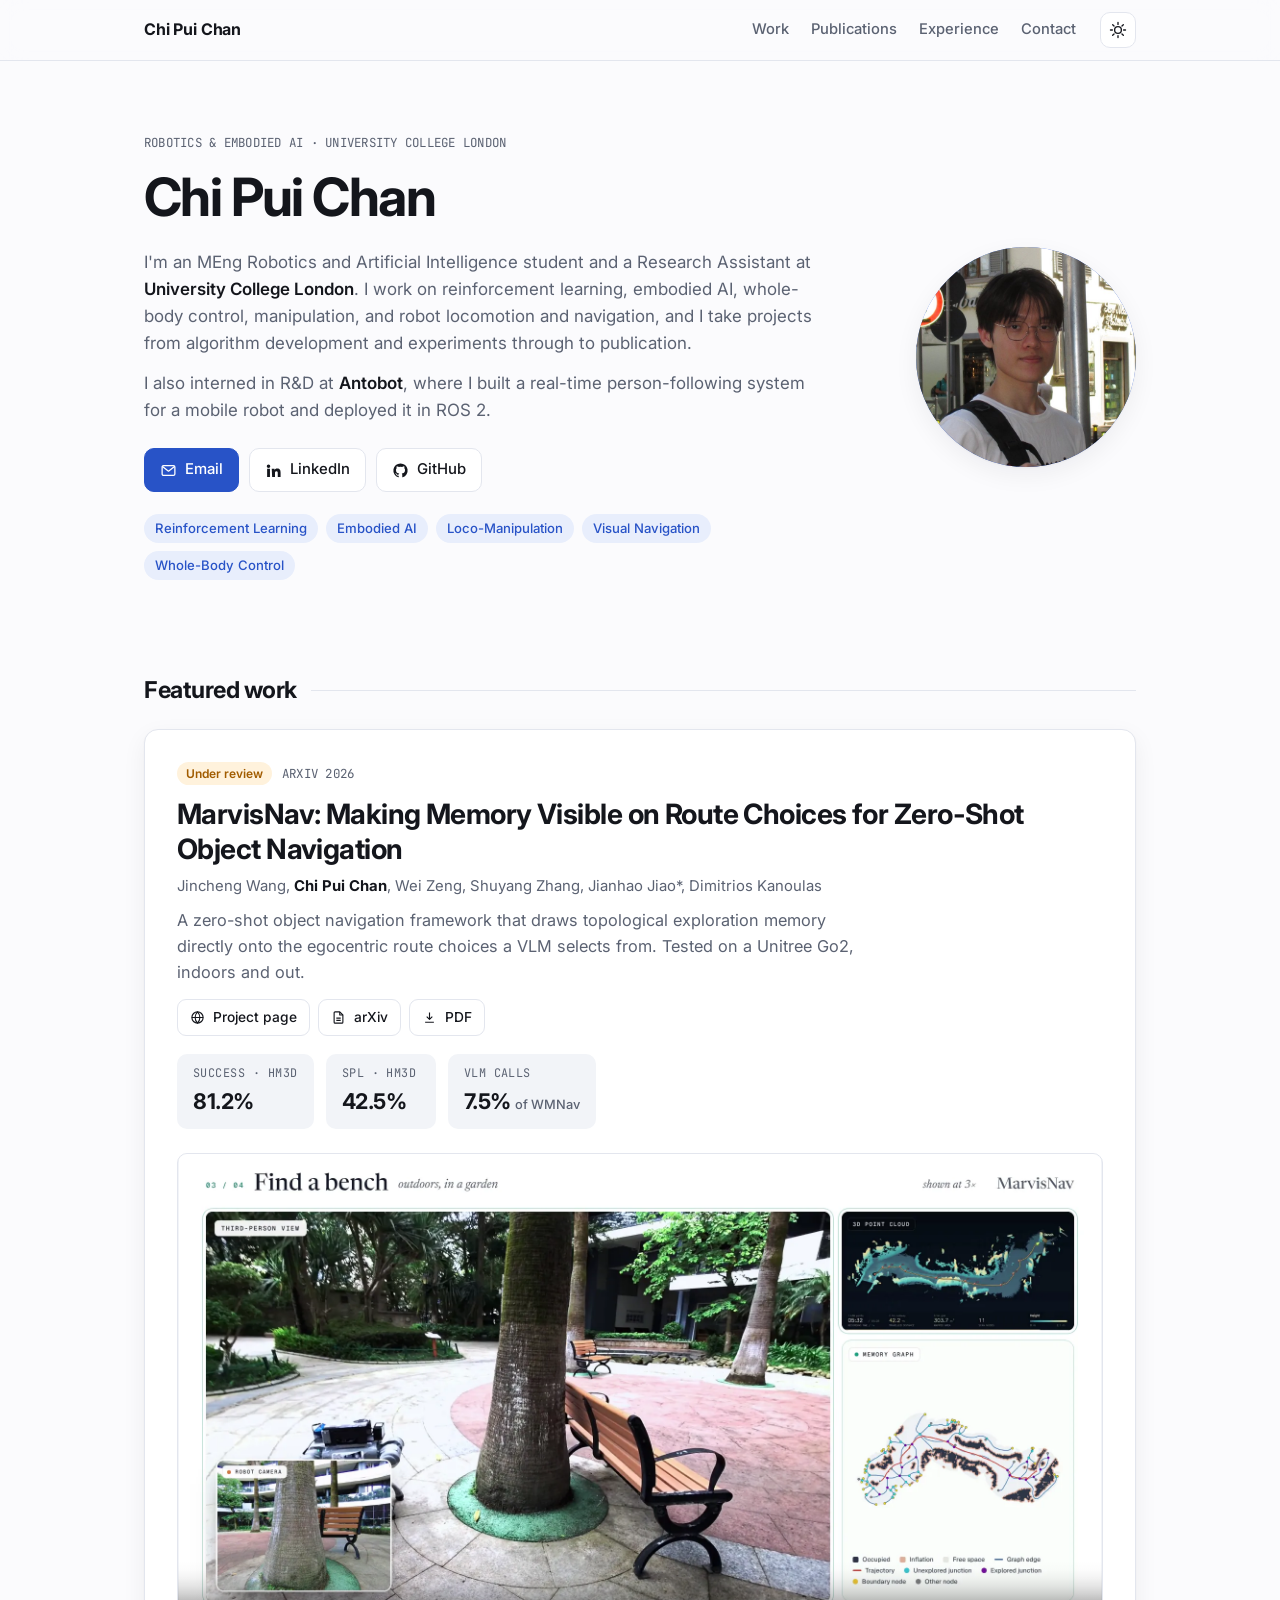
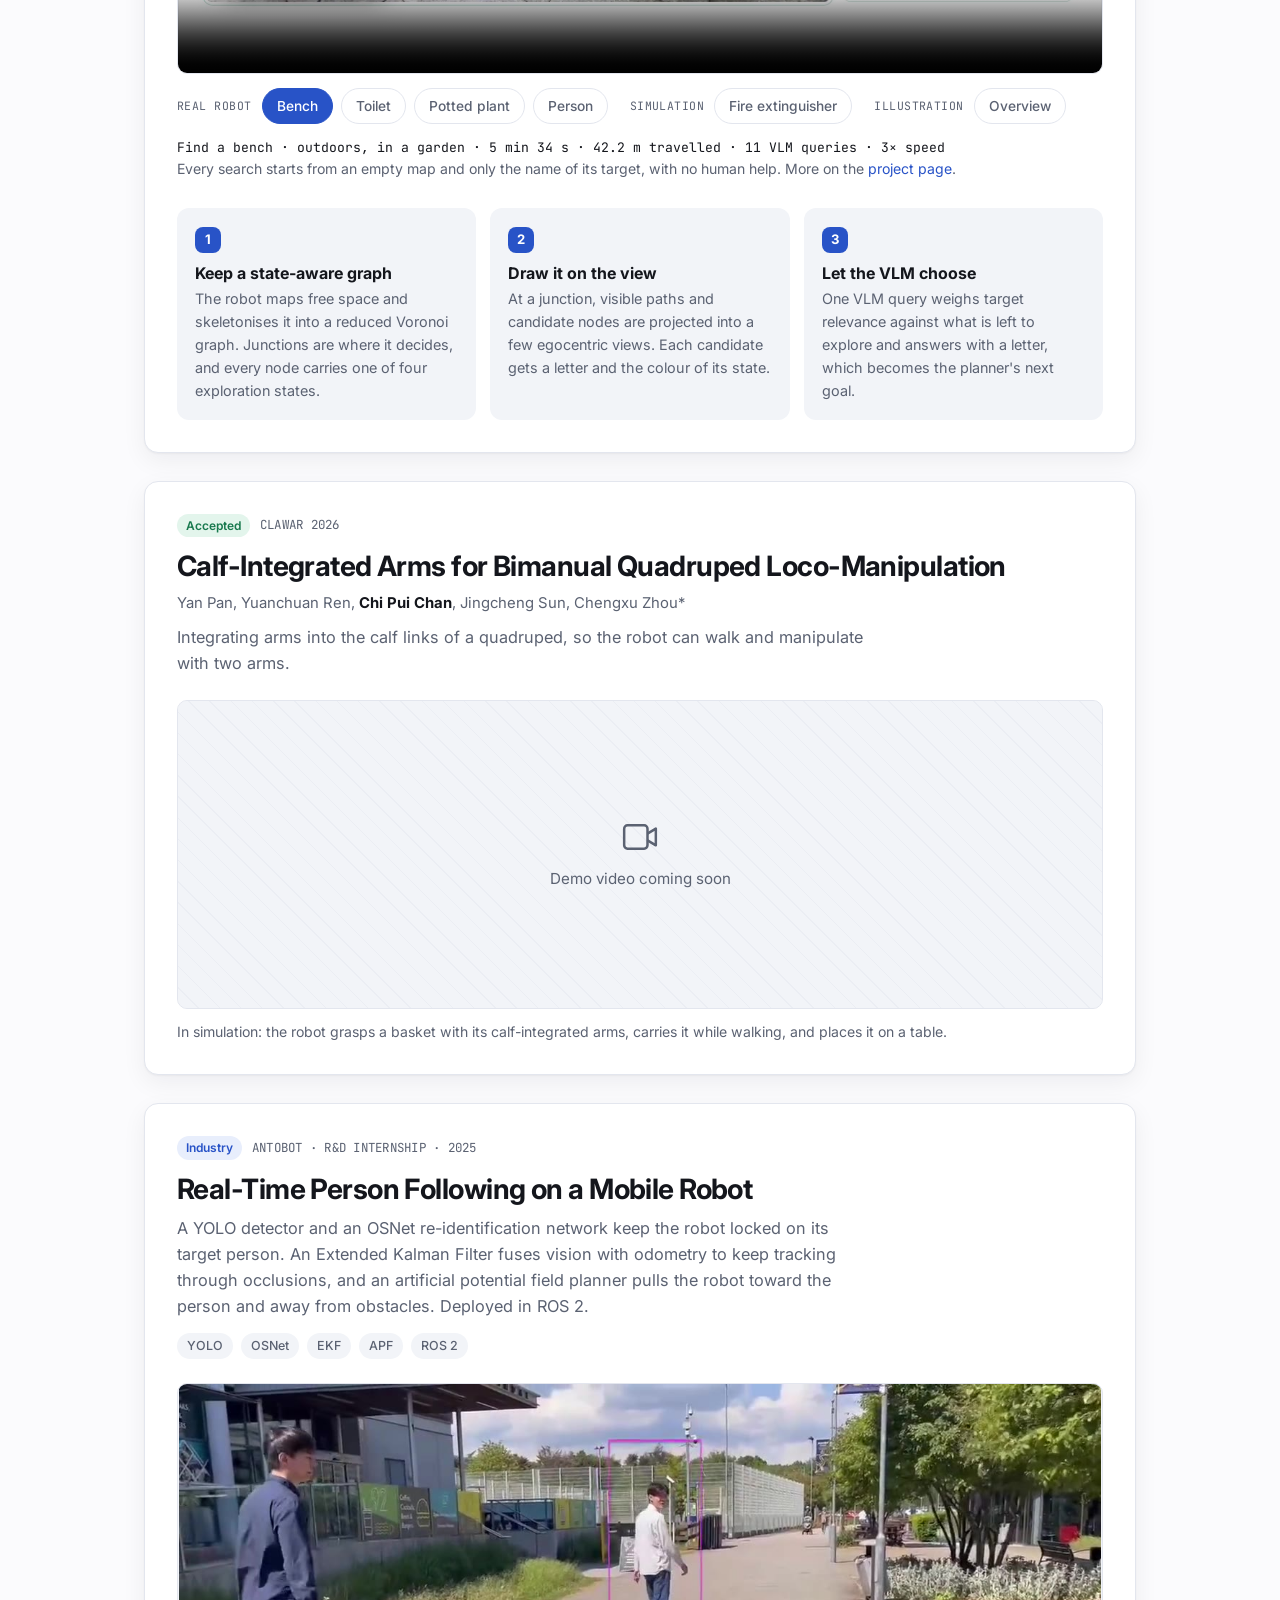
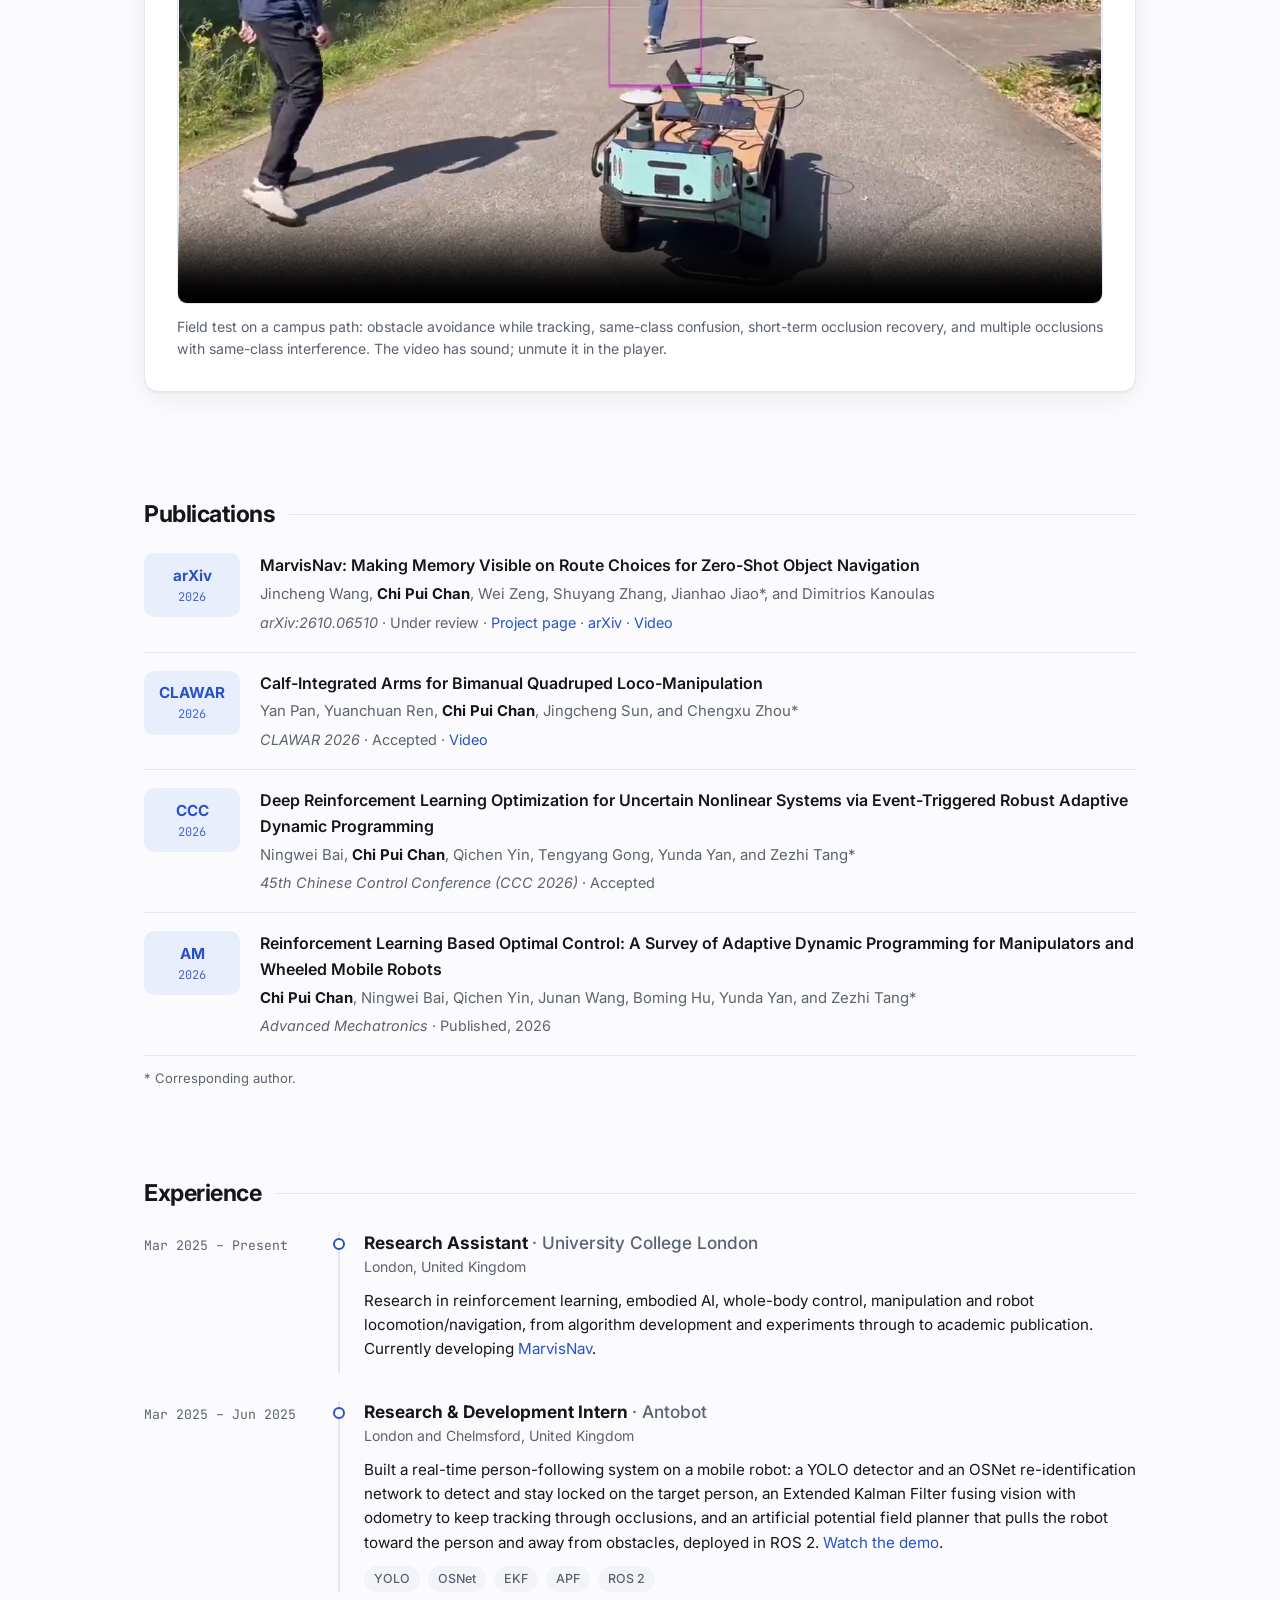
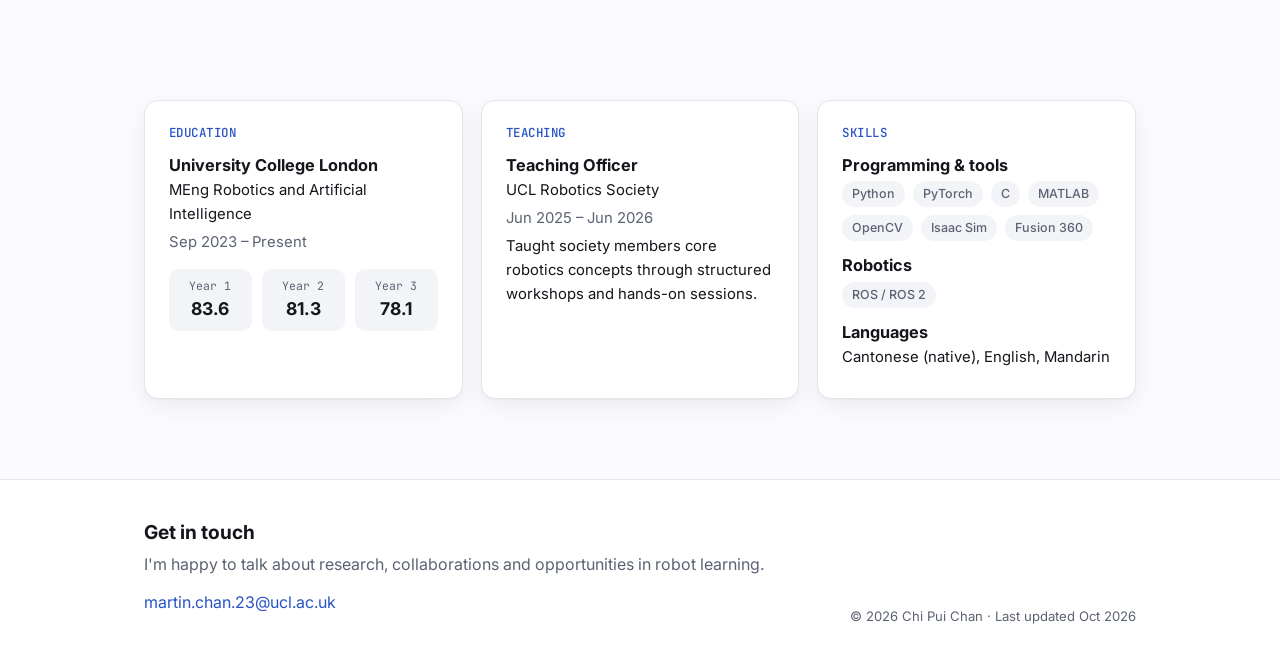
==== index.html @ 5b10fb29 "Add personal research website Static GitHub Pages site: featured work with demo videos (MarvisNav, C" ====
<!doctype html>
<html lang="en">
<head>
  <meta charset="utf-8">
  <meta name="viewport" content="width=device-width, initial-scale=1">
  <title>Chi Pui Chan</title>
  <meta name="description" content="Chi Pui Chan — MEng Robotics and AI at UCL. Research in embodied AI, reinforcement learning, loco-manipulation and visual navigation.">
  <meta property="og:title" content="Chi Pui Chan">
  <meta property="og:description" content="Robotics and embodied AI research at University College London.">
  <meta property="og:image" content="https://chanchipui.github.io/assets/videos/marvisnav/overview.jpg">
  <link rel="icon" href="data:image/svg+xml,%3Csvg xmlns='http://www.w3.org/2000/svg' viewBox='0 0 64 64'%3E%3Crect width='64' height='64' rx='14' fill='%232853c7'/%3E%3Ctext x='32' y='42' font-family='Arial' font-weight='700' font-size='28' text-anchor='middle' fill='white'%3ECP%3C/text%3E%3C/svg%3E">
  <link rel="preconnect" href="https://fonts.googleapis.com">
  <link rel="preconnect" href="https://fonts.gstatic.com" crossorigin>
  <link href="https://fonts.googleapis.com/css2?family=Inter:wght@400;500;600;700&family=JetBrains+Mono:wght@400;500&display=swap" rel="stylesheet">
  <link rel="stylesheet" href="assets/css/style.css">
  <script>
    // Apply the saved theme before first paint to avoid a flash.
    try {
      var t = localStorage.getItem("theme");
      if (t === "light" || t === "dark") document.documentElement.setAttribute("data-theme", t);
    } catch (e) {}
  </script>
</head>
<body>
  <header class="site-header">
    <div class="wrap header-inner">
      <a class="brand" href="#top">Chi Pui Chan</a>
      <nav class="nav" aria-label="Sections">
        <a href="#research">Work</a>
        <a href="#publications">Publications</a>
        <a href="#experience">Experience</a>
        <a href="#contact">Contact</a>
      </nav>
      <button class="theme-toggle" type="button" aria-label="Toggle dark mode" title="Toggle dark mode">
        <svg class="icon-sun" viewBox="0 0 24 24" aria-hidden="true"><circle cx="12" cy="12" r="4.5"/><path d="M12 2v2.5M12 19.5V22M2 12h2.5M19.5 12H22M4.9 4.9l1.8 1.8M17.3 17.3l1.8 1.8M4.9 19.1l1.8-1.8M17.3 6.7l1.8-1.8"/></svg>
        <svg class="icon-moon" viewBox="0 0 24 24" aria-hidden="true"><path d="M20 14.5A8.5 8.5 0 0 1 9.5 4a8.5 8.5 0 1 0 10.5 10.5z"/></svg>
      </button>
    </div>
  </header>

  <main id="top">
    <!-- ============ HERO ============ -->
    <section class="hero wrap">
      <div class="hero-text">
        <p class="eyebrow">Robotics &amp; Embodied AI · University College London</p>
        <h1>Chi Pui Chan</h1>
        <p class="lede">
          I'm an MEng Robotics and Artificial Intelligence student and a Research Assistant at
          <strong>University College London</strong>. I work on reinforcement learning, embodied AI,
          whole-body control, manipulation, and robot locomotion and navigation, and I take projects
          from algorithm development and experiments through to publication.
        </p>
        <p class="lede">
          I also interned in R&amp;D at <strong>Antobot</strong>, where I built a real-time
          person-following system for a mobile robot and deployed it in ROS 2.
        </p>
        <div class="links">
          <a class="btn btn-primary" href="mailto:martin.chan.23@ucl.ac.uk">
            <svg viewBox="0 0 24 24" aria-hidden="true"><rect x="3" y="5" width="18" height="14" rx="2"/><path d="m3.5 6.5 8.5 6.5 8.5-6.5"/></svg>
            Email
          </a>
          <a class="btn" href="https://www.linkedin.com/in/CHI-PUI-CHAN" target="_blank" rel="noopener">
            <svg viewBox="0 0 24 24" aria-hidden="true" class="fill"><path d="M4.98 3.5a2.5 2.5 0 1 1 0 5 2.5 2.5 0 0 1 0-5zM3 9.5h4V21H3zM9.5 9.5h3.8v1.6h.1c.5-1 1.8-2 3.8-2 4 0 4.8 2.6 4.8 6V21h-4v-5.2c0-1.2 0-2.9-1.8-2.9s-2.1 1.4-2.1 2.8V21h-4z"/></svg>
            LinkedIn
          </a>
          <a class="btn" href="https://github.com/CHANCHIPUI" target="_blank" rel="noopener">
            <svg viewBox="0 0 24 24" aria-hidden="true" class="fill"><path d="M12 2a10 10 0 0 0-3.2 19.5c.5.1.7-.2.7-.5v-1.7c-2.8.6-3.4-1.3-3.4-1.3-.4-1.2-1.1-1.5-1.1-1.5-.9-.6.1-.6.1-.6 1 .1 1.5 1 1.5 1 .9 1.6 2.4 1.1 3 .9.1-.7.4-1.1.6-1.4-2.2-.3-4.6-1.1-4.6-5 0-1.1.4-2 1-2.7-.1-.3-.4-1.3.1-2.7 0 0 .8-.3 2.8 1a9.6 9.6 0 0 1 5 0c1.9-1.3 2.8-1 2.8-1 .5 1.4.2 2.4.1 2.7.6.7 1 1.6 1 2.7 0 3.9-2.4 4.7-4.6 5 .4.3.7.9.7 1.9V21c0 .3.2.6.7.5A10 10 0 0 0 12 2z"/></svg>
            GitHub
          </a>
          <!-- Uncomment once you add assets/cv.pdf (consider removing phone numbers from the public copy):
          <a class="btn" href="assets/cv.pdf" target="_blank" rel="noopener">CV</a>
          -->
          <!-- Uncomment and add your profile URL:
          <a class="btn" href="https://scholar.google.com/citations?user=YOUR_ID" target="_blank" rel="noopener">Google Scholar</a>
          -->
        </div>
        <ul class="tags" aria-label="Research interests">
          <li>Reinforcement Learning</li>
          <li>Embodied AI</li>
          <li>Loco-Manipulation</li>
          <li>Visual Navigation</li>
          <li>Whole-Body Control</li>
        </ul>
      </div>
      <div class="avatar">
        <span aria-hidden="true">CP</span>
        <!-- Square photo at assets/img/profile.jpg; if it is missing, the initials show instead. -->
        <img src="assets/img/profile.jpg" alt="Chi Pui Chan" width="600" height="600" onerror="this.remove()">
      </div>
    </section>

    <!-- ============ FEATURED RESEARCH ============ -->
    <section id="research" class="section wrap">
      <h2 class="section-title">Featured work</h2>

      <!-- MarvisNav -->
      <article class="project" id="marvisnav">
        <div class="project-head">
          <p class="eyebrow"><span class="badge badge-review">Under review</span> arXiv 2026</p>
          <h3>MarvisNav: Making Memory Visible on Route Choices for Zero-Shot Object Navigation</h3>
          <p class="authors">Jincheng Wang, <strong>Chi Pui Chan</strong>, Wei Zeng, Shuyang Zhang, Jianhao Jiao*, Dimitrios Kanoulas</p>
          <p class="subtitle">
            A zero-shot object navigation framework that draws topological exploration memory directly
            onto the egocentric route choices a VLM selects from. Tested on a Unitree Go2, indoors and out.
          </p>
          <div class="links links-sm">
            <a class="btn btn-sm" href="https://wangjincheng1998.github.io/MarvisNav/" target="_blank" rel="noopener">
              <svg viewBox="0 0 24 24" aria-hidden="true"><circle cx="12" cy="12" r="9"/><path d="M3 12h18M12 3c2.5 2.6 3.8 5.6 3.8 9s-1.3 6.4-3.8 9c-2.5-2.6-3.8-5.6-3.8-9S9.5 5.6 12 3z"/></svg>
              Project page
            </a>
            <a class="btn btn-sm" href="https://arxiv.org/abs/2610.06510" target="_blank" rel="noopener">
              <svg viewBox="0 0 24 24" aria-hidden="true"><path d="M14 3H6.5A1.5 1.5 0 0 0 5 4.5v15A1.5 1.5 0 0 0 6.5 21h11a1.5 1.5 0 0 0 1.5-1.5V8z"/><path d="M14 3v5h5M8.5 13h7M8.5 16.5h7"/></svg>
              arXiv
            </a>
            <a class="btn btn-sm" href="https://arxiv.org/pdf/2610.06510" target="_blank" rel="noopener">
              <svg viewBox="0 0 24 24" aria-hidden="true"><path d="M12 4v11M7.5 10.5 12 15l4.5-4.5M5 19.5h14"/></svg>
              PDF
            </a>
          </div>
          <dl class="metrics">
            <div><dt>Success · HM3D</dt><dd>81.2%</dd></div>
            <div><dt>SPL · HM3D</dt><dd>42.5%</dd></div>
            <div><dt>VLM calls</dt><dd>7.5% <small>of WMNav</small></dd></div>
          </dl>
        </div>

        <figure class="media">
          <div class="video-frame" id="nav-frame" style="aspect-ratio: 16 / 9">
            <video id="nav-video" muted loop playsinline controls preload="metadata" data-autoplay
                   poster="assets/videos/marvisnav/real-bench.webp">
              <source src="assets/videos/marvisnav/real-bench.mp4" type="video/mp4">
            </video>
          </div>
          <div class="picker" role="group" aria-label="Choose a run">
            <div class="chip-group">
              <span class="chip-label">Real robot</span>
              <button class="chip" type="button" aria-pressed="true"
                      data-src="assets/videos/marvisnav/real-bench.mp4" data-poster="assets/videos/marvisnav/real-bench.webp" data-ratio="16 / 9"
                      data-meta="Find a bench · outdoors, in a garden · 5 min 34 s · 42.2 m travelled · 11 VLM queries · 3× speed">Bench</button>
              <button class="chip" type="button" aria-pressed="false"
                      data-src="assets/videos/marvisnav/real-toilet.mp4" data-poster="assets/videos/marvisnav/real-toilet.webp" data-ratio="16 / 9"
                      data-meta="Find a toilet · indoors · 1 min 50 s · 14.2 m travelled · 3 VLM queries · 3× speed">Toilet</button>
              <button class="chip" type="button" aria-pressed="false"
                      data-src="assets/videos/marvisnav/real-potted-plant.mp4" data-poster="assets/videos/marvisnav/real-potted-plant.webp" data-ratio="16 / 9"
                      data-meta="Find a potted plant · office reception · 4 min 36 s · 39.2 m travelled · 9 VLM queries · 3× speed">Potted plant</button>
              <button class="chip" type="button" aria-pressed="false"
                      data-src="assets/videos/marvisnav/real-person.mp4" data-poster="assets/videos/marvisnav/real-person.webp" data-ratio="16 / 9"
                      data-meta="Find a person · at home, out on the balcony · 2 min 47 s · 18.1 m travelled · 6 VLM queries · 3× speed">Person</button>
            </div>
            <div class="chip-group">
              <span class="chip-label">Simulation</span>
              <button class="chip" type="button" aria-pressed="false"
                      data-src="assets/videos/marvisnav/sim-fire-extinguisher.mp4" data-poster="assets/videos/marvisnav/sim-fire-extinguisher.webp" data-ratio="16 / 9"
                      data-meta="Find a fire extinguisher · office building · 3 min 55 s · 32.0 m travelled · 7 VLM queries · 2× speed">Fire extinguisher</button>
            </div>
            <div class="chip-group">
              <span class="chip-label">Illustration</span>
              <button class="chip" type="button" aria-pressed="false"
                      data-src="assets/videos/marvisnav/overview.mp4" data-poster="assets/videos/marvisnav/overview.jpg" data-ratio="1280 / 592"
                      data-meta="How MarvisNav searches a house · recorded from the interactive 3D version">Overview</button>
            </div>
          </div>
          <figcaption>
            <span class="mono" id="nav-meta">Find a bench · outdoors, in a garden · 5 min 34 s · 42.2 m travelled · 11 VLM queries · 3× speed</span><br>
            Every search starts from an empty map and only the name of its target, with no human help.
            More on the <a href="https://wangjincheng1998.github.io/MarvisNav/" target="_blank" rel="noopener">project page</a>.
          </figcaption>
        </figure>

        <ol class="steps">
          <li>
            <span class="step-n">1</span>
            <h4>Keep a state-aware graph</h4>
            <p>The robot maps free space and skeletonises it into a reduced Voronoi graph. Junctions are where it decides, and every node carries one of four exploration states.</p>
          </li>
          <li>
            <span class="step-n">2</span>
            <h4>Draw it on the view</h4>
            <p>At a junction, visible paths and candidate nodes are projected into a few egocentric views. Each candidate gets a letter and the colour of its state.</p>
          </li>
          <li>
            <span class="step-n">3</span>
            <h4>Let the VLM choose</h4>
            <p>One VLM query weighs target relevance against what is left to explore and answers with a letter, which becomes the planner's next goal.</p>
          </li>
        </ol>
      </article>

      <!-- CLAWAR -->
      <article class="project" id="calf-arms">
        <div class="project-head">
          <p class="eyebrow"><span class="badge badge-accepted">Accepted</span> CLAWAR 2026</p>
          <h3>Calf-Integrated Arms for Bimanual Quadruped Loco-Manipulation</h3>
          <p class="authors">Yan Pan, Yuanchuan Ren, <strong>Chi Pui Chan</strong>, Jingcheng Sun, Chengxu Zhou*</p>
          <p class="subtitle">
            Integrating arms into the calf links of a quadruped, so the robot can walk and manipulate
            with two arms.
          </p>
        </div>

        <figure class="media">
          <!-- Demo: assets/videos/clawar_demo.mp4 + poster clawar_demo.jpg. The placeholder shows only if the file is missing. -->
          <div class="video-frame ratio-16x9" data-fallback>
            <video muted loop playsinline controls preload="metadata" data-autoplay
                   poster="assets/videos/clawar_demo.jpg">
              <source src="assets/videos/clawar_demo.mp4" type="video/mp4">
            </video>
            <div class="video-placeholder">
              <svg viewBox="0 0 24 24" aria-hidden="true"><rect x="2.5" y="5" width="14" height="14" rx="2"/><path d="m16.5 10 5-3v10l-5-3"/></svg>
              <span>Demo video coming soon</span>
            </div>
          </div>
          <figcaption>
            In simulation: the robot grasps a basket with its calf-integrated arms, carries it while
            walking, and places it on a table.
          </figcaption>
        </figure>
      </article>

      <!-- Antobot -->
      <article class="project" id="person-following">
        <div class="project-head">
          <p class="eyebrow"><span class="badge badge-industry">Industry</span> Antobot · R&amp;D internship · 2025</p>
          <h3>Real-Time Person Following on a Mobile Robot</h3>
          <p class="subtitle">
            A YOLO detector and an OSNet re-identification network keep the robot locked on its target
            person. An Extended Kalman Filter fuses vision with odometry to keep tracking through
            occlusions, and an artificial potential field planner pulls the robot toward the person and
            away from obstacles. Deployed in ROS 2.
          </p>
          <ul class="tags small"><li>YOLO</li><li>OSNet</li><li>EKF</li><li>APF</li><li>ROS 2</li></ul>
        </div>

        <figure class="media">
          <div class="video-frame ratio-16x9">
            <video muted loop playsinline controls preload="metadata" data-autoplay
                   poster="assets/videos/antobot/person-following.jpg">
              <source src="assets/videos/antobot/person-following.mp4" type="video/mp4">
            </video>
          </div>
          <figcaption>
            Field test on a campus path: obstacle avoidance while tracking, same-class confusion,
            short-term occlusion recovery, and multiple occlusions with same-class interference.
            The video has sound; unmute it in the player.
          </figcaption>
        </figure>
      </article>
    </section>

    <!-- ============ PUBLICATIONS ============ -->
    <section id="publications" class="section wrap">
      <h2 class="section-title">Publications</h2>
      <ol class="pubs">
        <li class="pub">
          <div class="pub-venue"><span>arXiv</span><span class="year">2026</span></div>
          <div class="pub-body">
            <p class="pub-title">MarvisNav: Making Memory Visible on Route Choices for Zero-Shot Object Navigation</p>
            <p class="authors">Jincheng Wang, <strong>Chi Pui Chan</strong>, Wei Zeng, Shuyang Zhang, Jianhao Jiao*, and Dimitrios Kanoulas</p>
            <p class="pub-meta"><em>arXiv:2610.06510</em> · Under review ·
              <a href="https://wangjincheng1998.github.io/MarvisNav/" target="_blank" rel="noopener">Project page</a> ·
              <a href="https://arxiv.org/abs/2610.06510" target="_blank" rel="noopener">arXiv</a> ·
              <a href="#marvisnav">Video</a></p>
          </div>
        </li>
        <li class="pub">
          <div class="pub-venue"><span>CLAWAR</span><span class="year">2026</span></div>
          <div class="pub-body">
            <p class="pub-title">Calf-Integrated Arms for Bimanual Quadruped Loco-Manipulation</p>
            <p class="authors">Yan Pan, Yuanchuan Ren, <strong>Chi Pui Chan</strong>, Jingcheng Sun, and Chengxu Zhou*</p>
            <p class="pub-meta"><em>CLAWAR 2026</em> · Accepted · <a href="#calf-arms">Video</a></p>
          </div>
        </li>
        <li class="pub">
          <div class="pub-venue"><span>CCC</span><span class="year">2026</span></div>
          <div class="pub-body">
            <p class="pub-title">Deep Reinforcement Learning Optimization for Uncertain Nonlinear Systems via Event-Triggered Robust Adaptive Dynamic Programming</p>
            <p class="authors">Ningwei Bai, <strong>Chi Pui Chan</strong>, Qichen Yin, Tengyang Gong, Yunda Yan, and Zezhi Tang*</p>
            <p class="pub-meta"><em>45th Chinese Control Conference (CCC 2026)</em> · Accepted</p>
          </div>
        </li>
        <li class="pub">
          <div class="pub-venue"><span>AM</span><span class="year">2026</span></div>
          <div class="pub-body">
            <p class="pub-title">Reinforcement Learning Based Optimal Control: A Survey of Adaptive Dynamic Programming for Manipulators and Wheeled Mobile Robots</p>
            <p class="authors"><strong>Chi Pui Chan</strong>, Ningwei Bai, Qichen Yin, Junan Wang, Boming Hu, Yunda Yan, and Zezhi Tang*</p>
            <p class="pub-meta"><em>Advanced Mechatronics</em> · Published, 2026</p>
          </div>
        </li>
      </ol>
      <p class="note">* Corresponding author.</p>
    </section>

    <!-- ============ EXPERIENCE ============ -->
    <section id="experience" class="section wrap">
      <h2 class="section-title">Experience</h2>
      <ol class="timeline">
        <li>
          <div class="tl-when">Mar 2025 – Present</div>
          <div class="tl-body">
            <h3>Research Assistant <span class="at">· University College London</span></h3>
            <p class="where">London, United Kingdom</p>
            <p>Research in reinforcement learning, embodied AI, whole-body control, manipulation and robot
              locomotion/navigation, from algorithm development and experiments through to academic
              publication. Currently developing <a href="#marvisnav">MarvisNav</a>.</p>
          </div>
        </li>
        <li>
          <div class="tl-when">Mar 2025 – Jun 2025</div>
          <div class="tl-body">
            <h3>Research &amp; Development Intern <span class="at">· Antobot</span></h3>
            <p class="where">London and Chelmsford, United Kingdom</p>
            <p>Built a real-time person-following system on a mobile robot: a YOLO detector and an OSNet
              re-identification network to detect and stay locked on the target person, an Extended
              Kalman Filter fusing vision with odometry to keep tracking through occlusions, and an
              artificial potential field planner that pulls the robot toward the person and away from
              obstacles, deployed in ROS 2. <a href="#person-following">Watch the demo</a>.</p>
            <ul class="tags small"><li>YOLO</li><li>OSNet</li><li>EKF</li><li>APF</li><li>ROS 2</li></ul>
          </div>
        </li>
      </ol>
    </section>

    <!-- ============ EDUCATION / TEACHING / SKILLS ============ -->
    <section class="section wrap grid-3">
      <div class="card">
        <h2 class="card-title">Education</h2>
        <h3>University College London</h3>
        <p>MEng Robotics and Artificial Intelligence</p>
        <p class="muted">Sep 2023 – Present</p>
        <dl class="grades">
          <div><dt>Year 1</dt><dd>83.6</dd></div>
          <div><dt>Year 2</dt><dd>81.3</dd></div>
          <div><dt>Year 3</dt><dd>78.1</dd></div>
        </dl>
      </div>
      <div class="card">
        <h2 class="card-title">Teaching</h2>
        <h3>Teaching Officer</h3>
        <p>UCL Robotics Society</p>
        <p class="muted">Jun 2025 – Jun 2026</p>
        <p>Taught society members core robotics concepts through structured workshops and hands-on sessions.</p>
      </div>
      <div class="card">
        <h2 class="card-title">Skills</h2>
        <h3>Programming &amp; tools</h3>
        <ul class="tags small"><li>Python</li><li>PyTorch</li><li>C</li><li>MATLAB</li><li>OpenCV</li><li>Isaac Sim</li><li>Fusion 360</li></ul>
        <h3>Robotics</h3>
        <ul class="tags small"><li>ROS / ROS 2</li></ul>
        <h3>Languages</h3>
        <p>Cantonese (native), English, Mandarin</p>
      </div>
    </section>
  </main>

  <footer id="contact" class="site-footer">
    <div class="wrap footer-inner">
      <div>
        <h2>Get in touch</h2>
        <p>I'm happy to talk about research, collaborations and opportunities in robot learning.</p>
        <p><a href="mailto:martin.chan.23@ucl.ac.uk">martin.chan.23@ucl.ac.uk</a></p>
      </div>
      <p class="muted small-print">© <span id="year">2026</span> Chi Pui Chan · Last updated Oct 2026</p>
    </div>
  </footer>

  <script src="assets/js/main.js"></script>
</body>
</html>
---- assets/css/style.css ----
/* ---------- Tokens ---------- */
:root {
  --bg: #fbfbfd;
  --surface: #ffffff;
  --surface-2: #f2f4f8;
  --text: #14161c;
  --muted: #5b6272;
  --border: #e3e6ee;
  --accent: #2853c7;
  --accent-soft: #e8eefc;
  --review: #a15c00;
  --review-soft: #fff2dc;
  --ok: #18794e;
  --ok-soft: #e3f5ec;
  --shadow: 0 1px 2px rgba(20, 22, 28, .04), 0 8px 24px rgba(20, 22, 28, .06);
  --radius: 14px;
  --font: "Inter", system-ui, -apple-system, "Segoe UI", Roboto, sans-serif;
  --mono: "JetBrains Mono", ui-monospace, SFMono-Regular, Menlo, monospace;
  color-scheme: light;
}

@media (prefers-color-scheme: dark) {
  :root:not([data-theme="light"]) {
    --bg: #0e1015;
    --surface: #161922;
    --surface-2: #1d212c;
    --text: #e8eaf0;
    --muted: #9aa1b2;
    --border: #2a2f3c;
    --accent: #84a6ff;
    --accent-soft: #1d2642;
    --review: #f3b55a;
    --review-soft: #36280f;
    --ok: #5fd39d;
    --ok-soft: #0f2c20;
    --shadow: 0 1px 2px rgba(0, 0, 0, .3), 0 8px 24px rgba(0, 0, 0, .25);
    color-scheme: dark;
  }
}

:root[data-theme="dark"] {
  --bg: #0e1015;
  --surface: #161922;
  --surface-2: #1d212c;
  --text: #e8eaf0;
  --muted: #9aa1b2;
  --border: #2a2f3c;
  --accent: #84a6ff;
  --accent-soft: #1d2642;
  --review: #f3b55a;
  --review-soft: #36280f;
  --ok: #5fd39d;
  --ok-soft: #0f2c20;
  --shadow: 0 1px 2px rgba(0, 0, 0, .3), 0 8px 24px rgba(0, 0, 0, .25);
  color-scheme: dark;
}

/* ---------- Base ---------- */
*, *::before, *::after { box-sizing: border-box; }
html { scroll-behavior: smooth; scroll-padding-top: 72px; }
body {
  margin: 0;
  background: var(--bg);
  color: var(--text);
  font-family: var(--font);
  font-size: 16px;
  line-height: 1.6;
  -webkit-font-smoothing: antialiased;
}
a { color: var(--accent); text-decoration: none; }
a:hover { text-decoration: underline; text-underline-offset: 3px; }
h1, h2, h3, h4 { line-height: 1.25; margin: 0; }
p { margin: 0 0 .75em; }
img, video { display: block; max-width: 100%; }
.mono { font-family: var(--mono); font-size: .82rem; }
.muted { color: var(--muted); }

.wrap { width: 100%; max-width: 1040px; margin: 0 auto; padding: 0 24px; }
@media (max-width: 640px) { .wrap { padding: 0 16px; } }

/* ---------- Header ---------- */
.site-header {
  position: sticky; top: 0; z-index: 10;
  background: color-mix(in srgb, var(--bg) 82%, transparent);
  backdrop-filter: saturate(160%) blur(12px);
  -webkit-backdrop-filter: saturate(160%) blur(12px);
  border-bottom: 1px solid var(--border);
}
.header-inner { display: flex; align-items: center; gap: 24px; height: 60px; }
.brand { font-weight: 700; color: var(--text); letter-spacing: -.01em; }
.brand:hover { text-decoration: none; }
.nav { display: flex; gap: 22px; margin-left: auto; }
.nav a { color: var(--muted); font-size: .92rem; font-weight: 500; }
.nav a:hover { color: var(--text); text-decoration: none; }
.theme-toggle {
  display: grid; place-items: center;
  width: 36px; height: 36px; border-radius: 10px;
  border: 1px solid var(--border); background: var(--surface); color: var(--text);
  cursor: pointer;
}
.theme-toggle svg { width: 18px; height: 18px; fill: none; stroke: currentColor; stroke-width: 1.8; stroke-linecap: round; }
.theme-toggle .icon-moon { display: none; }
:root[data-theme="dark"] .theme-toggle .icon-sun { display: none; }
:root[data-theme="dark"] .theme-toggle .icon-moon { display: block; }
@media (prefers-color-scheme: dark) {
  :root:not([data-theme="light"]) .theme-toggle .icon-sun { display: none; }
  :root:not([data-theme="light"]) .theme-toggle .icon-moon { display: block; }
}
@media (max-width: 640px) {
  .nav { gap: 14px; }
  .nav a:nth-child(2) { display: none; }
  .brand { display: none; }
  .nav { margin-left: 0; margin-right: auto; }
}

/* ---------- Hero ---------- */
.hero {
  display: grid; grid-template-columns: 1fr 220px; gap: 48px; align-items: center;
  padding-top: 72px; padding-bottom: 56px;
}
.eyebrow {
  font-family: var(--mono); font-size: .78rem; letter-spacing: .02em;
  color: var(--muted); text-transform: uppercase; margin-bottom: 12px;
  display: flex; align-items: center; gap: 10px; flex-wrap: wrap;
}
.hero h1 { font-size: clamp(2.3rem, 5vw, 3.3rem); letter-spacing: -.03em; margin-bottom: 18px; }
.lede { font-size: 1.06rem; color: var(--muted); max-width: 62ch; }
.lede strong { color: var(--text); font-weight: 600; }

.links { display: flex; flex-wrap: wrap; gap: 10px; margin: 24px 0 22px; }
.btn {
  display: inline-flex; align-items: center; gap: 8px;
  padding: 9px 15px; border-radius: 10px;
  border: 1px solid var(--border); background: var(--surface);
  color: var(--text); font-weight: 500; font-size: .93rem;
  transition: border-color .15s, transform .15s;
}
.btn:hover { text-decoration: none; border-color: var(--accent); transform: translateY(-1px); }
.btn svg { width: 17px; height: 17px; fill: none; stroke: currentColor; stroke-width: 1.8; stroke-linejoin: round; }
.btn svg.fill { fill: currentColor; stroke: none; }
.btn-primary { background: var(--accent); border-color: var(--accent); color: #fff; }
:root[data-theme="dark"] .btn-primary { color: #0e1015; }
@media (prefers-color-scheme: dark) { :root:not([data-theme="light"]) .btn-primary { color: #0e1015; } }

.tags { list-style: none; padding: 0; margin: 0; display: flex; flex-wrap: wrap; gap: 8px; }
.tags li {
  padding: 4px 11px; border-radius: 999px;
  background: var(--accent-soft); color: var(--accent);
  font-size: .82rem; font-weight: 500;
}
.tags.small li { background: var(--surface-2); color: var(--muted); font-size: .78rem; padding: 3px 10px; }

.avatar {
  position: relative; width: 220px; aspect-ratio: 1; border-radius: 50%;
  display: grid; place-items: center; overflow: hidden;
  background: radial-gradient(circle at 30% 25%, #5b82ea 0%, #2853c7 70%);
  box-shadow: var(--shadow);
}
.avatar span { font-size: 4.2rem; font-weight: 700; color: #fff; letter-spacing: -.04em; }
.avatar img { position: absolute; inset: 0; width: 100%; height: 100%; object-fit: cover; }

@media (max-width: 760px) {
  .hero { grid-template-columns: 1fr; gap: 28px; padding-top: 40px; padding-bottom: 32px; }
  .avatar { width: 120px; order: -1; }
  .avatar span { font-size: 2.4rem; }
}

/* ---------- Sections ---------- */
.section { padding-top: 40px; padding-bottom: 40px; }
.section-title {
  font-size: 1.45rem; letter-spacing: -.02em; margin-bottom: 24px;
  display: flex; align-items: center; gap: 14px;
}
.section-title::after { content: ""; flex: 1; height: 1px; background: var(--border); }

/* ---------- Project cards ---------- */
.project {
  background: var(--surface); border: 1px solid var(--border);
  border-radius: var(--radius); box-shadow: var(--shadow);
  padding: 32px; margin-bottom: 28px;
}
@media (max-width: 640px) { .project { padding: 20px 16px; } }
.project h3 { font-size: clamp(1.35rem, 3vw, 1.75rem); letter-spacing: -.02em; margin-bottom: 8px; }
.subtitle { color: var(--muted); font-size: 1.02rem; max-width: 70ch; }
.authors { color: var(--muted); font-size: .93rem; margin-bottom: 8px; }
.authors strong { color: var(--text); }

.badge {
  font-family: var(--font); text-transform: none; letter-spacing: 0;
  font-size: .75rem; font-weight: 600; padding: 2px 9px; border-radius: 999px;
}
.badge-review { background: var(--review-soft); color: var(--review); }
.badge-accepted { background: var(--ok-soft); color: var(--ok); }
.badge-industry { background: var(--accent-soft); color: var(--accent); }

.metrics { display: flex; flex-wrap: wrap; gap: 12px; margin: 18px 0 0; }
.metrics div {
  background: var(--surface-2); border-radius: 10px; padding: 10px 16px; min-width: 110px;
}
.metrics dt { font-size: .74rem; color: var(--muted); text-transform: uppercase; letter-spacing: .04em; font-family: var(--mono); }
.metrics dd { margin: 2px 0 0; font-size: 1.35rem; font-weight: 700; letter-spacing: -.02em; }
.metrics dd small { font-size: .8rem; font-weight: 500; color: var(--muted); letter-spacing: 0; }

.links-sm { margin: 14px 0 0; gap: 8px; }
.btn-sm { padding: 6px 12px; font-size: .86rem; border-radius: 9px; }
.btn-sm svg { width: 15px; height: 15px; }
.project-head > .tags { margin-top: 14px; }

.media { margin: 24px 0 0; }
.video-frame {
  position: relative; overflow: hidden; border-radius: 10px;
  background: var(--surface-2); border: 1px solid var(--border);
}
.video-frame video { width: 100%; height: 100%; object-fit: contain; background: transparent; }
.ratio-16x9 { aspect-ratio: 16 / 9; }

.video-placeholder {
  position: absolute; inset: 0; display: none;
  flex-direction: column; align-items: center; justify-content: center; gap: 10px;
  color: var(--muted); font-size: .95rem;
  background:
    repeating-linear-gradient(45deg, transparent 0 14px, color-mix(in srgb, var(--border) 45%, transparent) 14px 15px),
    var(--surface-2);
}
.video-placeholder svg { width: 40px; height: 40px; fill: none; stroke: currentColor; stroke-width: 1.5; stroke-linejoin: round; }
.video-frame.is-missing { aspect-ratio: 3 / 1; }
.video-frame.is-missing video { visibility: hidden; }
.video-frame.is-missing .video-placeholder { display: flex; }

.picker { display: flex; flex-wrap: wrap; gap: 10px 22px; margin-top: 14px; }
.chip-group { display: flex; flex-wrap: wrap; align-items: center; gap: 8px; }
.chip-label {
  font-family: var(--mono); font-size: .72rem; text-transform: uppercase; letter-spacing: .04em;
  color: var(--muted); margin-right: 2px;
}
@media (max-width: 640px) { .chip-label { width: 100%; } }
.chip {
  font: inherit; font-size: .86rem; font-weight: 500;
  padding: 6px 14px; border-radius: 999px; cursor: pointer;
  border: 1px solid var(--border); background: var(--surface); color: var(--muted);
  transition: border-color .15s, color .15s;
}
.chip:hover { color: var(--text); border-color: var(--accent); }
.chip[aria-pressed="true"] { background: var(--accent); border-color: var(--accent); color: #fff; }
:root[data-theme="dark"] .chip[aria-pressed="true"] { color: #0e1015; }
@media (prefers-color-scheme: dark) { :root:not([data-theme="light"]) .chip[aria-pressed="true"] { color: #0e1015; } }

figcaption { margin-top: 12px; color: var(--muted); font-size: .88rem; line-height: 1.55; }
figcaption .mono { color: var(--text); }

.steps {
  list-style: none; padding: 0; margin: 28px 0 0;
  display: grid; grid-template-columns: repeat(3, 1fr); gap: 14px;
}
.steps li { background: var(--surface-2); border-radius: 12px; padding: 18px; }
.step-n {
  display: inline-grid; place-items: center; width: 26px; height: 26px; border-radius: 8px;
  background: var(--accent); color: #fff; font-weight: 700; font-size: .82rem; margin-bottom: 10px;
}
:root[data-theme="dark"] .step-n { color: #0e1015; }
@media (prefers-color-scheme: dark) { :root:not([data-theme="light"]) .step-n { color: #0e1015; } }
.steps h4 { font-size: 1rem; margin-bottom: 4px; }
.steps p { color: var(--muted); font-size: .9rem; margin: 0; }
@media (max-width: 760px) { .steps { grid-template-columns: 1fr; } }

/* ---------- Publications ---------- */
.pubs { list-style: none; padding: 0; margin: 0; }
.pub {
  display: grid; grid-template-columns: 96px 1fr; gap: 20px;
  padding: 18px 0; border-bottom: 1px solid var(--border);
}
.pub:first-child { padding-top: 0; }
.pub-venue {
  display: flex; flex-direction: column; align-items: center; justify-content: center;
  height: 64px; border-radius: 10px; background: var(--accent-soft); color: var(--accent);
  font-weight: 700; font-size: .95rem;
}
.pub-venue .year { font-family: var(--mono); font-weight: 400; font-size: .75rem; opacity: .85; }
.pub-title { font-weight: 600; margin-bottom: 4px; }
.pub .authors { margin-bottom: 4px; }
.pub-meta { color: var(--muted); font-size: .9rem; margin: 0; }
.note { color: var(--muted); font-size: .82rem; margin-top: 12px; }
@media (max-width: 640px) {
  .pub { grid-template-columns: 1fr; gap: 10px; }
  .pub-venue { flex-direction: row; gap: 8px; height: auto; width: fit-content; padding: 4px 12px; }
}

/* ---------- Timeline ---------- */
.timeline { list-style: none; padding: 0; margin: 0; }
.timeline > li {
  display: grid; grid-template-columns: 170px 1fr; gap: 24px;
  padding-bottom: 28px; position: relative;
}
.tl-body .tags { margin-top: 10px; }
.tl-when { font-family: var(--mono); font-size: .82rem; color: var(--muted); padding-top: 3px; }
.tl-body { border-left: 2px solid var(--border); padding-left: 24px; position: relative; }
.tl-body::before {
  content: ""; position: absolute; left: -7px; top: 6px;
  width: 12px; height: 12px; border-radius: 50%;
  background: var(--surface); border: 2px solid var(--accent);
}
.tl-body h3 { font-size: 1.08rem; margin-bottom: 2px; }
.tl-body .at { color: var(--muted); font-weight: 500; }
.where { color: var(--muted); font-size: .88rem; }
.tl-body p:not(.where) { font-size: .95rem; }
@media (max-width: 640px) {
  .timeline > li { grid-template-columns: 1fr; gap: 6px; }
  .tl-when { padding-left: 26px; }
}

/* ---------- Cards ---------- */
.grid-3 { display: grid; grid-template-columns: repeat(3, 1fr); gap: 18px; }
@media (max-width: 860px) { .grid-3 { grid-template-columns: 1fr; } }
.card {
  background: var(--surface); border: 1px solid var(--border); border-radius: var(--radius);
  padding: 24px; box-shadow: var(--shadow);
}
.card-title {
  font-family: var(--mono); font-size: .78rem; font-weight: 500; text-transform: uppercase;
  letter-spacing: .04em; color: var(--accent); margin-bottom: 14px;
}
.card h3 { font-size: 1.02rem; margin: 14px 0 4px; }
.card h3:first-of-type { margin-top: 0; }
.card p { font-size: .93rem; margin-bottom: 4px; }
.card .tags { margin-top: 6px; }
.grades { display: flex; gap: 10px; margin: 14px 0 0; }
.grades div { flex: 1; background: var(--surface-2); border-radius: 10px; padding: 8px 10px; text-align: center; }
.grades dt { font-size: .72rem; color: var(--muted); font-family: var(--mono); }
.grades dd { margin: 0; font-weight: 700; font-size: 1.1rem; }

/* ---------- Footer ---------- */
.site-footer { margin-top: 40px; border-top: 1px solid var(--border); background: var(--surface); }
.footer-inner {
  display: flex; justify-content: space-between; align-items: flex-end; gap: 24px; flex-wrap: wrap;
  padding-top: 40px; padding-bottom: 40px;
}
.site-footer h2 { font-size: 1.2rem; margin-bottom: 8px; }
.site-footer p { color: var(--muted); }
.small-print { font-size: .82rem; margin: 0; }

@media (prefers-reduced-motion: reduce) {
  html { scroll-behavior: auto; }
  .btn, .chip { transition: none; }
}
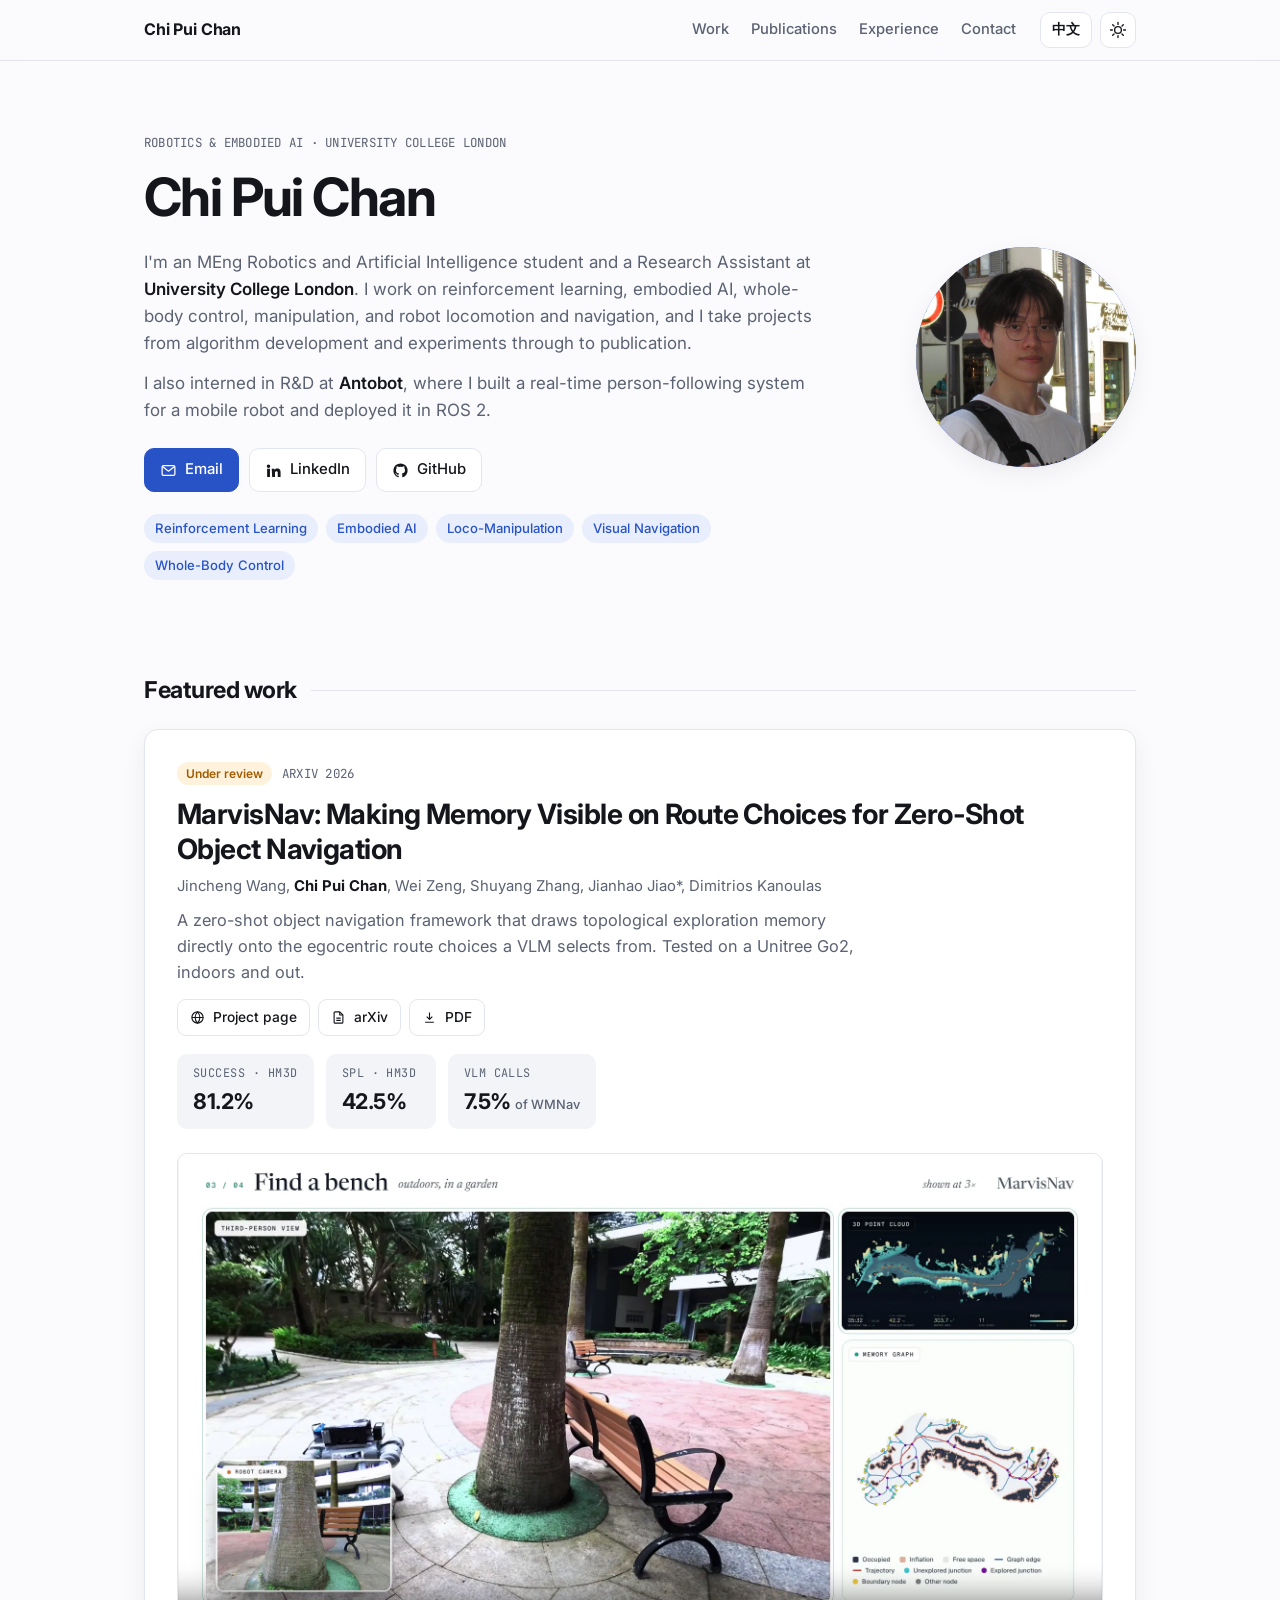
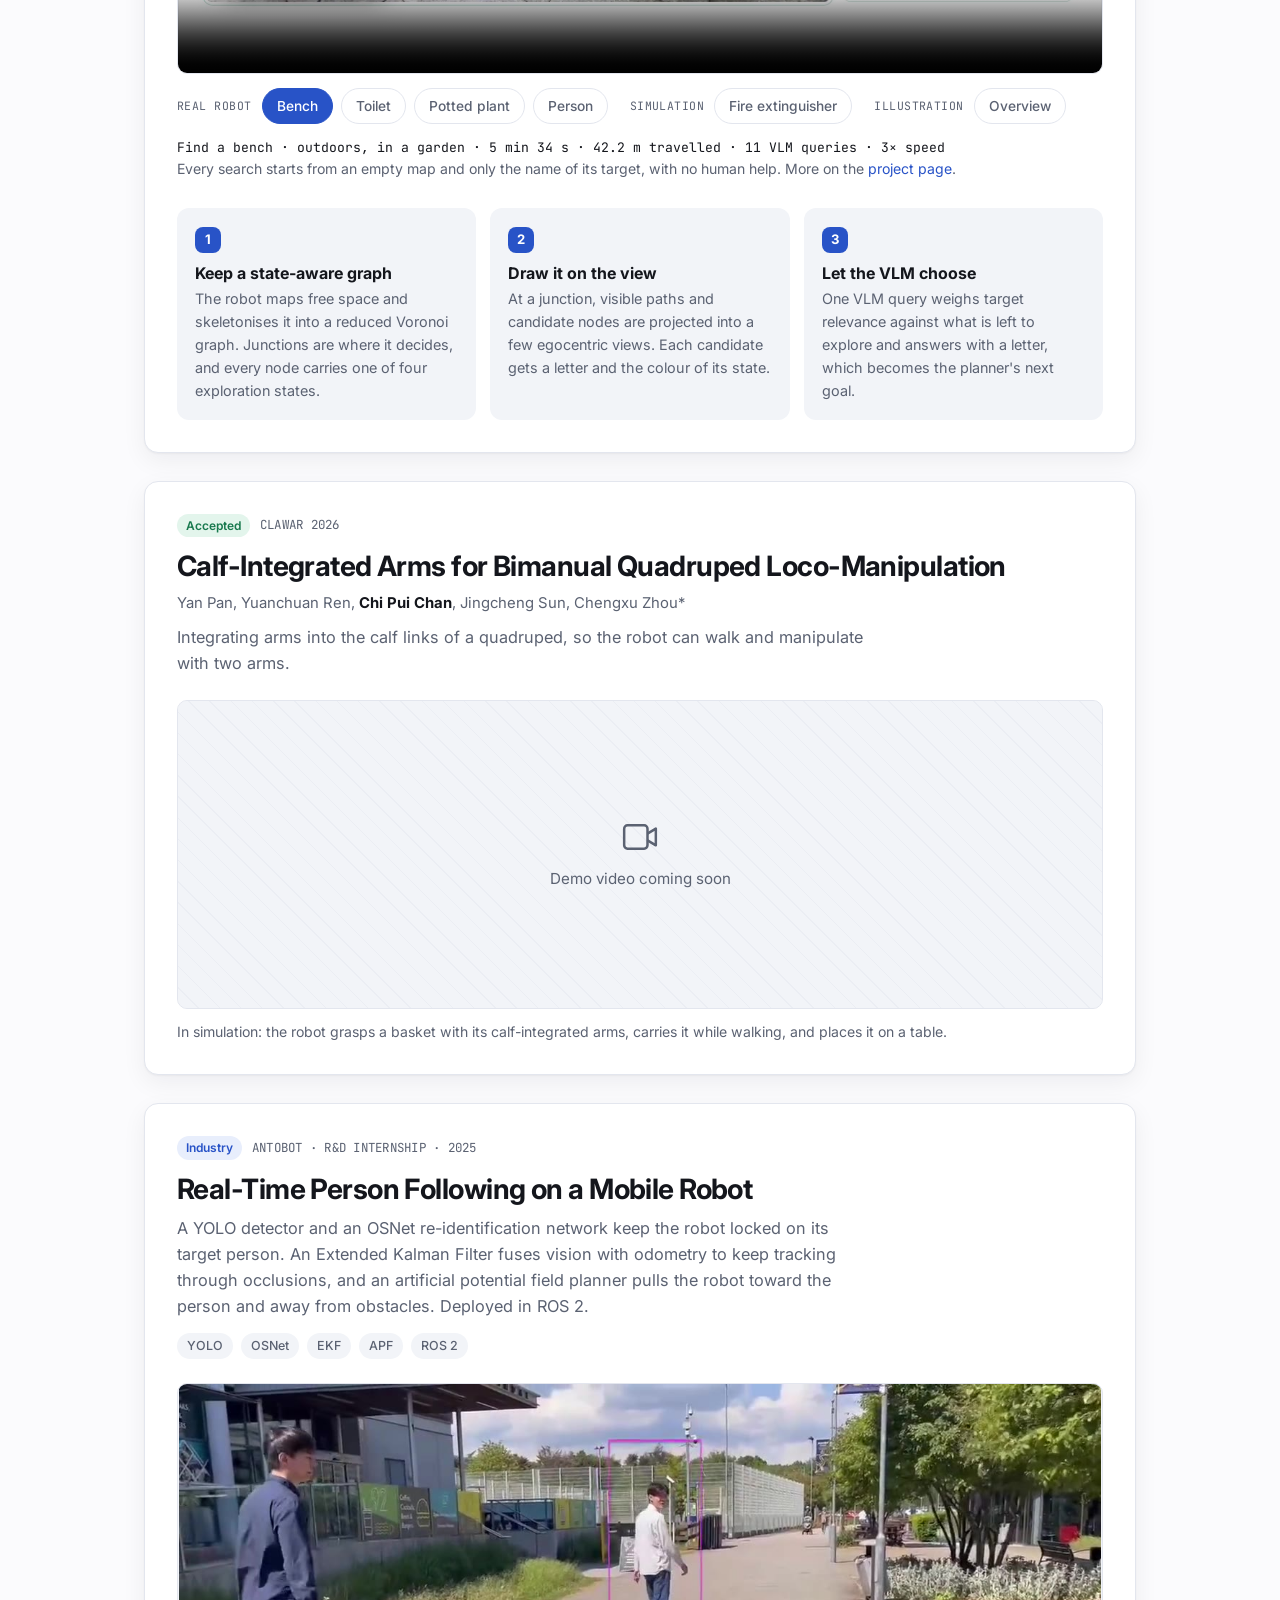
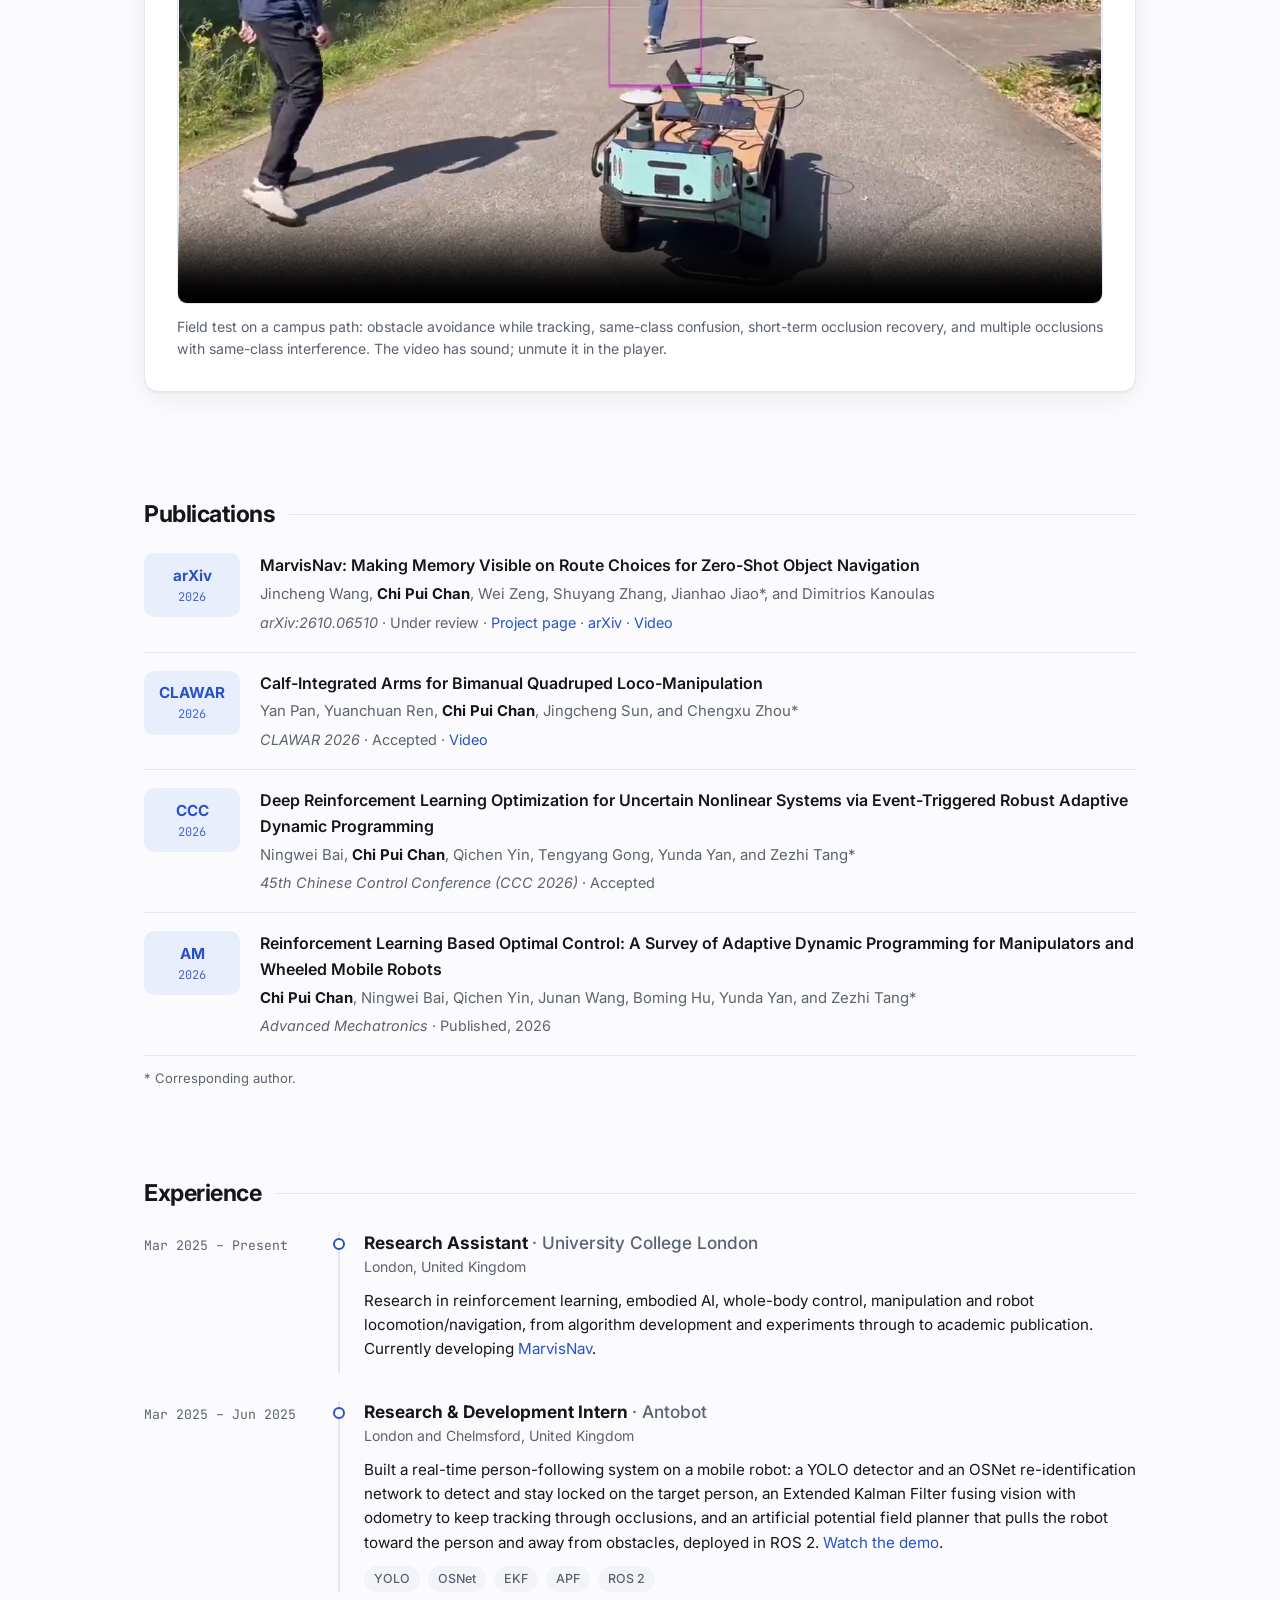
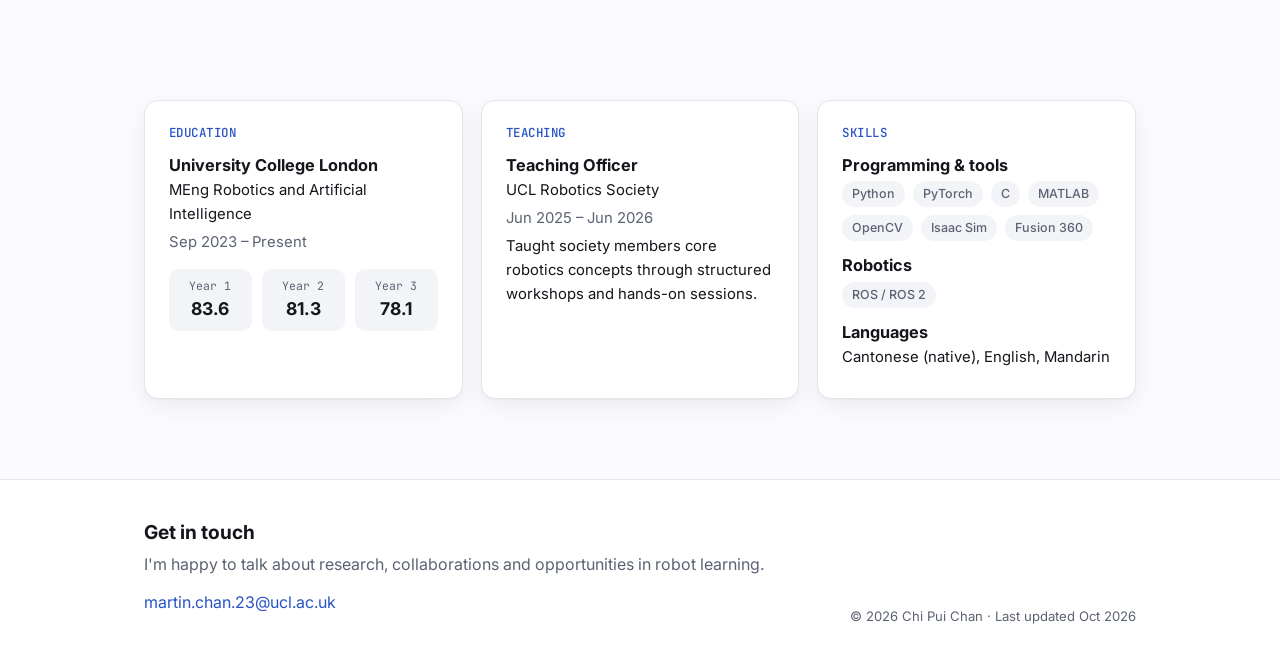
==== commit c6762f55: "Add Simplified Chinese version and language switch - zh/index.html mirrors the English page, with wo" ====
--- a/index.html
+++ b/index.html
@@ -8,6 +8,9 @@
   <meta property="og:title" content="Chi Pui Chan">
   <meta property="og:description" content="Robotics and embodied AI research at University College London.">
   <meta property="og:image" content="https://chanchipui.github.io/assets/videos/marvisnav/overview.jpg">
+  <link rel="alternate" hreflang="en" href="https://chanchipui.github.io/">
+  <link rel="alternate" hreflang="zh-CN" href="https://chanchipui.github.io/zh/">
+  <link rel="alternate" hreflang="x-default" href="https://chanchipui.github.io/">
   <link rel="icon" href="data:image/svg+xml,%3Csvg xmlns='http://www.w3.org/2000/svg' viewBox='0 0 64 64'%3E%3Crect width='64' height='64' rx='14' fill='%232853c7'/%3E%3Ctext x='32' y='42' font-family='Arial' font-weight='700' font-size='28' text-anchor='middle' fill='white'%3ECP%3C/text%3E%3C/svg%3E">
   <link rel="preconnect" href="https://fonts.googleapis.com">
   <link rel="preconnect" href="https://fonts.gstatic.com" crossorigin>
@@ -31,10 +34,13 @@
         <a href="#experience">Experience</a>
         <a href="#contact">Contact</a>
       </nav>
-      <button class="theme-toggle" type="button" aria-label="Toggle dark mode" title="Toggle dark mode">
-        <svg class="icon-sun" viewBox="0 0 24 24" aria-hidden="true"><circle cx="12" cy="12" r="4.5"/><path d="M12 2v2.5M12 19.5V22M2 12h2.5M19.5 12H22M4.9 4.9l1.8 1.8M17.3 17.3l1.8 1.8M4.9 19.1l1.8-1.8M17.3 6.7l1.8-1.8"/></svg>
-        <svg class="icon-moon" viewBox="0 0 24 24" aria-hidden="true"><path d="M20 14.5A8.5 8.5 0 0 1 9.5 4a8.5 8.5 0 1 0 10.5 10.5z"/></svg>
-      </button>
+      <div class="header-actions">
+        <a class="lang-switch" href="zh/" lang="zh-CN" hreflang="zh-CN" title="简体中文">中文</a>
+        <button class="theme-toggle" type="button" aria-label="Toggle dark mode" title="Toggle dark mode">
+          <svg class="icon-sun" viewBox="0 0 24 24" aria-hidden="true"><circle cx="12" cy="12" r="4.5"/><path d="M12 2v2.5M12 19.5V22M2 12h2.5M19.5 12H22M4.9 4.9l1.8 1.8M17.3 17.3l1.8 1.8M4.9 19.1l1.8-1.8M17.3 6.7l1.8-1.8"/></svg>
+          <svg class="icon-moon" viewBox="0 0 24 24" aria-hidden="true"><path d="M20 14.5A8.5 8.5 0 0 1 9.5 4a8.5 8.5 0 1 0 10.5 10.5z"/></svg>
+        </button>
+      </div>
     </div>
   </header>
 
--- a/assets/css/style.css
+++ b/assets/css/style.css
@@ -92,6 +92,13 @@
 .nav { display: flex; gap: 22px; margin-left: auto; }
 .nav a { color: var(--muted); font-size: .92rem; font-weight: 500; }
 .nav a:hover { color: var(--text); text-decoration: none; }
+.header-actions { display: flex; align-items: center; gap: 8px; }
+.lang-switch {
+  display: grid; place-items: center; height: 36px; padding: 0 11px; border-radius: 10px;
+  border: 1px solid var(--border); background: var(--surface); color: var(--text);
+  font-size: .85rem; font-weight: 600;
+}
+.lang-switch:hover { text-decoration: none; border-color: var(--accent); }
 .theme-toggle {
   display: grid; place-items: center;
   width: 36px; height: 36px; border-radius: 10px;
@@ -338,6 +345,20 @@
 .site-footer p { color: var(--muted); }
 .small-print { font-size: .82rem; margin: 0; }
 
+/* ---------- Simplified Chinese page ---------- */
+html[lang="zh-CN"] {
+  --font: "Inter", "Noto Sans SC", "PingFang SC", "Hiragino Sans GB", "Microsoft YaHei", system-ui, sans-serif;
+  /* Monospace digits next to CJK look uneven, so labels use the sans stack on this page. */
+  --mono: var(--font);
+}
+html[lang="zh-CN"] body { line-height: 1.75; }
+html[lang="zh-CN"] .lede { max-width: 36em; }
+html[lang="zh-CN"] .subtitle { max-width: 42em; }
+html[lang="zh-CN"] .eyebrow,
+html[lang="zh-CN"] .card-title,
+html[lang="zh-CN"] .chip-label,
+html[lang="zh-CN"] .metrics dt { letter-spacing: .06em; }
+
 @media (prefers-reduced-motion: reduce) {
   html { scroll-behavior: auto; }
   .btn, .chip { transition: none; }
